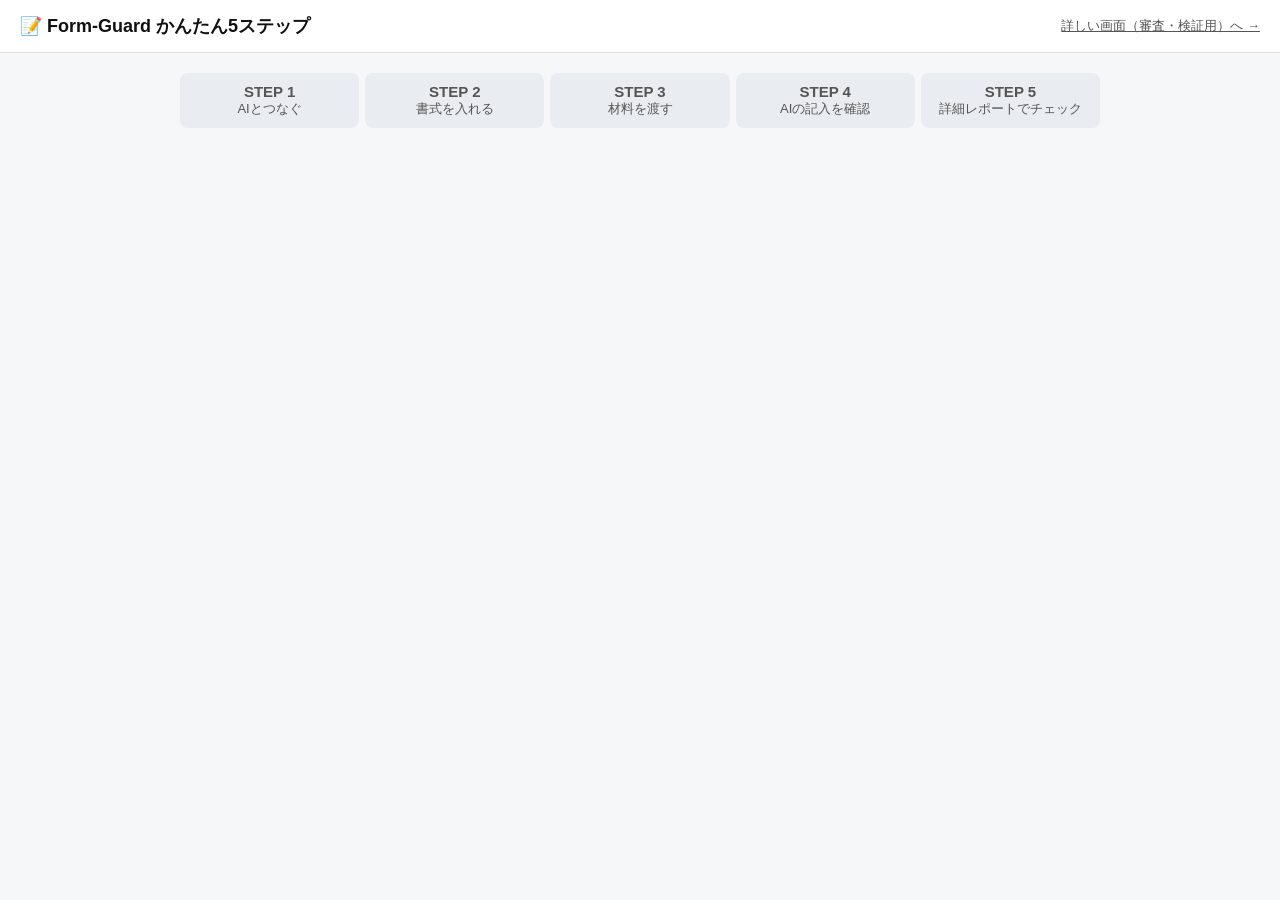
==== form_guard/static/start.html @ ffe591e8 "feat: STEP 5 big beginner-friendly check report (verdict, plain machine checks, before/after, large " ====
<!doctype html>
<html lang="ja">
<head>
<meta charset="utf-8">
<meta name="viewport" content="width=device-width, initial-scale=1">
<title>Form-Guard かんたん5ステップ</title>
<link rel="icon" href="data:,">
<style>
  :root { --ink:#111; --sub:#555; --line:#ddd; --ok:#0a8a3a; --warn:#c77700; --ng:#c62828; --accent:#1a56db; }
  * { box-sizing:border-box; }
  body { margin:0; font-family:"Segoe UI","Hiragino Sans","Yu Gothic UI",sans-serif; color:var(--ink); background:#f6f7f9; }
  header { background:#fff; border-bottom:1px solid var(--line); padding:14px 20px; display:flex; justify-content:space-between; align-items:center; }
  header h1 { font-size:18px; margin:0; }
  header a { font-size:13px; color:var(--sub); }
  main { max-width:960px; margin:0 auto; padding:20px; }
  .banner { background:#fff4e5; border:1px solid #f3c27a; color:#7a4a00; border-radius:10px; padding:10px 14px; margin-bottom:14px; font-size:14px; }
  ol.steps { list-style:none; display:flex; gap:6px; padding:0; margin:0 0 18px; }
  ol.steps li { flex:1; text-align:center; padding:10px 4px; border-radius:8px; background:#e9ecf1; color:var(--sub); font-size:13px; }
  ol.steps li b { display:block; font-size:15px; }
  ol.steps li.on { background:var(--accent); color:#fff; }
  ol.steps li.done { background:#d7ecdf; color:var(--ok); }
  ol.steps li.auto { background:#e7defa; color:#5b2bb5; }
  section.card { background:#fff; border:1px solid var(--line); border-radius:12px; padding:22px; display:none; }
  section.card.on { display:block; }
  h2 { margin:0 0 6px; font-size:20px; }
  p.lead { margin:0 0 16px; color:var(--sub); }
  .row { display:flex; gap:10px; flex-wrap:wrap; align-items:center; margin:10px 0; }
  button { font-size:15px; padding:10px 18px; border-radius:8px; border:1px solid var(--line); background:#fff; cursor:pointer; }
  button.primary { background:var(--accent); color:#fff; border-color:var(--accent); }
  button.auto { background:#5b2bb5; color:#fff; border-color:#5b2bb5; }
  button:disabled { opacity:.45; cursor:not-allowed; }
  .pill { display:inline-block; padding:3px 9px; border-radius:999px; font-size:12px; margin:2px 2px 0 0; }
  .pill.ok { background:#d7ecdf; color:var(--ok); } .pill.warn { background:#fdecd2; color:var(--warn); } .pill.ng { background:#fde0e0; color:var(--ng); }
  .choice { border:1px solid var(--line); border-radius:10px; padding:12px 14px; margin:8px 0; display:flex; gap:10px; align-items:flex-start; }
  .choice input[type=radio], .choice input[type=checkbox] { margin-top:4px; }
  .choice small { color:var(--sub); display:block; }
  textarea { width:100%; min-height:220px; font-size:14px; padding:10px; border-radius:8px; border:1px solid var(--line); font-family:inherit; }
  input[type=text] { font-size:14px; padding:8px; border-radius:6px; border:1px solid var(--line); width:100%; }
  input[type=text].dirty { border-color:var(--warn); background:#fffaf0; }
  table { width:100%; border-collapse:collapse; font-size:14px; }
  th, td { border-bottom:1px solid var(--line); padding:8px 6px; text-align:left; vertical-align:top; }
  th { background:#fafbfc; font-weight:600; }
  tr.attention td { background:#fffaf0; }
  td.src { color:var(--sub); font-size:12px; }
  ul.checklist { list-style:none; padding:0; margin:8px 0; }
  ul.checklist li { border:1px solid var(--line); border-radius:8px; padding:8px 10px; margin:6px 0; }
  ul.checklist li.attention { border-color:#f3c27a; background:#fffaf0; }
  ul.checklist label { display:flex; gap:8px; align-items:flex-start; cursor:pointer; }
  .msg { margin-top:10px; font-size:14px; } .msg.err { color:var(--ng); }
  .big { font-size:24px; font-weight:700; margin:4px 0; }
  .hint { font-size:13px; color:var(--sub); }
  .progress { font-size:14px; color:#5b2bb5; margin:8px 0; }
  .rp-title { font-size:28px; }
  .rp-lead { font-size:17px; color:#333; margin:6px 0 16px; }
  .rp-verdict { border-radius:14px; padding:22px 24px; margin:10px 0 18px; font-size:30px; font-weight:800; line-height:1.4; }
  .rp-verdict small { display:block; font-size:16px; font-weight:500; margin-top:6px; }
  .rp-verdict.ok { background:#e3f5e9; color:#0a6b2e; border:3px solid #0a8a3a; }
  .rp-verdict.ng { background:#fde8e8; color:#9b1c1c; border:3px solid #c62828; }
  .rp-verdict.warn { background:#fff4e5; color:#7a4a00; border:3px solid #e39a2d; }
  .rp-h { font-size:21px; margin:22px 0 10px; }
  .rp-grid { display:grid; grid-template-columns:repeat(auto-fill,minmax(260px,1fr)); gap:10px; }
  .rp-card { border-radius:12px; padding:14px 16px; border:2px solid var(--line); background:#fff; }
  .rp-card b { font-size:18px; display:block; } .rp-card span { font-size:14px; color:var(--sub); }
  .rp-card.ok { border-color:#9fd5b1; background:#f3fbf6; } .rp-card.ng { border-color:#f1a3a3; background:#fff5f5; }
  .rp-tabs { display:flex; gap:6px; margin-bottom:8px; }
  .rp-tab { font-size:16px; padding:8px 16px; } .rp-tab.on { background:#111; color:#fff; border-color:#111; }
  .rp-preview { display:flex; gap:12px; border:1px solid var(--line); border-radius:12px; padding:10px; background:#f0f2f5; overflow:auto; max-height:900px; }
  .rp-preview figure { margin:0; flex:1; min-width:0; } .rp-preview figcaption { font-weight:700; margin-bottom:4px; }
  .rp-preview img { width:100%; height:auto; background:#fff; box-shadow:0 1px 4px rgba(0,0,0,.15); }
  .rp-progress { font-size:16px; color:var(--accent); font-weight:600; }
  .rp-bar { height:12px; background:#e9ecf1; border-radius:6px; overflow:hidden; margin-bottom:8px; }
  .rp-bar div { height:100%; width:0; background:var(--ok); transition:width .2s; }
  ul.checklist.big li { padding:14px 16px; border-width:2px; border-radius:12px; font-size:17px; }
  ul.checklist.big li.done { border-color:#9fd5b1; background:#f3fbf6; }
  ul.checklist.big input.ck { width:30px; height:30px; flex:none; margin:2px 6px 0 0; accent-color:var(--ok); }
  ul.checklist.big .val { font-size:20px; font-weight:700; display:block; margin:4px 0; }
  ul.checklist.big .why { font-size:14px; color:var(--sub); display:block; }
  .rp-final { display:flex; gap:12px; flex-wrap:wrap; align-items:center; margin:18px 0 8px; }
  .rp-final input { max-width:360px; font-size:18px; padding:12px; }
  button.huge { font-size:22px; padding:16px 28px; border-radius:12px; }
</style>
</head>
<body>
<header>
  <h1>📝 Form-Guard かんたん5ステップ</h1>
  <a href="/">詳しい画面（審査・検証用）へ →</a>
</header>
<main>
  <div id="banner"></div>
  <ol class="steps" id="steps">
    <li data-s="1"><b>STEP 1</b>AIとつなぐ</li>
    <li data-s="2"><b>STEP 2</b>書式を入れる</li>
    <li data-s="3"><b>STEP 3</b>材料を渡す</li>
    <li data-s="4"><b>STEP 4</b>AIの記入を確認</li>
    <li data-s="5"><b>STEP 5</b>詳細レポートでチェック</li>
  </ol>

  <section class="card" data-s="1">
    <h2>STEP 1　AIとつなぐ</h2>
    <p class="lead">記入を担当する AI と、進め方を選びます。</p>
    <div id="aiStatus" class="row"><span class="hint">AI の設定を確認しています…</span></div>
    <label class="choice"><input type="radio" name="mode" value="live" id="modeLive"><div><b>Claude（本番の AI）で記入する</b><small>材料の文章と様式の空欄の情報を Anthropic の API に送ります。欄ごとに Haiku / Sonnet / Opus を自動で使い分けます。</small></div></label>
    <label class="choice"><input type="radio" name="mode" value="demo" id="modeDemo"><div><b>お試しモード（APIキー不要）</b><small>外部には送らず、決まったルールで材料から値を抜き出します。費用はかかりません。</small></div></label>
    <label class="choice"><input type="checkbox" id="autoMode" checked><div><b>🤖 おまかせで進める（おすすめ）</b><small>書式と材料を入れたら、AI が空欄探し→記入→自己チェックまで一気に進めます。人が止まるのは「材料にない欄」と「最後の承認」だけです。</small></div></label>
    <div class="row"><button class="primary" id="toStep2" disabled>次へ：書式を入れる →</button></div>
  </section>

  <section class="card" data-s="2">
    <h2>STEP 2　書式を入れる</h2>
    <p class="lead">記入したい白紙の様式（Word / Excel / PDF）を選びます。手元にない場合は、サンプル様式を使えます。</p>
    <label class="choice"><input type="radio" name="src" value="upload" id="srcUpload" checked><div><b>自分の様式ファイルをアップロード</b><small>.docx / .xlsx / .pdf（目印のない白紙でも、AI が空欄を見つけます）</small>
      <div class="row"><input type="file" id="file" accept=".docx,.xlsx,.pdf"></div></div></label>
    <label class="choice"><input type="radio" name="src" value="sample" id="srcSample"><div><b>サンプル様式を使う（架空の書式）</b><small>はじめての方はこちら。記入例の材料も自動で入ります。</small>
      <div class="row"><select id="sample">
        <option value="form4">施設・備品一時使用許可申請書（Word）</option>
        <option value="form5">防災備蓄品 貸出・返却管理票（Excel）</option>
        <option value="form6">研究助成申請書（固定PDF）</option>
      </select> <a href="/portal" target="_blank" rel="noopener">様式をダウンロードできる窓口を見る</a></div></div></label>
    <div class="row"><button data-back="1">← 戻る</button><button class="primary" id="toStep3">次へ：材料を渡す →</button></div>
    <div class="msg" id="msg2"></div>
  </section>

  <section class="card" data-s="3">
    <h2>STEP 3　材料を渡す</h2>
    <p class="lead">書式に書いてほしい内容を、メモ・メール本文・箇条書きなど、どんな形でもよいので貼り付けてください。AI はこの文章にあることだけを書きます（書いていないことは推測せず、空欄のまま確認待ちにします）。</p>
    <textarea id="memo" placeholder="例）申請日：2026年11月10日（火）&#10;申請者：山田 太郎（材料工学研究室 准教授）&#10;利用目的：…"></textarea>
    <div class="row"><button data-back="2">← 戻る</button><button class="primary" id="runBtn">AIに記入してもらう ✍️</button></div>
    <div class="progress" id="progress"></div>
    <div class="msg" id="msg3"></div>
  </section>

  <section class="card" data-s="4">
    <h2>STEP 4　AIの記入を確認</h2>
    <p class="lead">AI が書いた値と、その根拠（材料のどこから取ったか）です。🟧 の行は AI の自信が低いか注意がある欄なので、優先して見てください。違っていたら書き換えて「反映して再検査」を押します。</p>
    <div class="row" id="checkSummary"></div>
    <table><thead><tr><th style="width:24%">項目</th><th style="width:38%">記入する値</th><th>根拠（材料からの引用）・注意</th></tr></thead><tbody id="fields"></tbody></table>
    <div class="row"><button id="saveEdits">反映して再検査</button><span class="hint">反映するたびに、指定欄以外が変わっていないかを機械で検査し直します。</span></div>
    <div class="row"><button data-back="3">← 材料に戻る</button><button class="primary" id="toStep5">次へ：詳細レポートでチェック →</button></div>
    <div class="msg" id="msg4"></div>
  </section>

  <section class="card" data-s="5">
    <h2 class="rp-title">🔍 STEP 5　詳細レポートでチェック</h2>
    <p class="rp-lead">AI が書いた書類を、<b>あなたの目で</b>確かめる画面です。上から順に見て、下の確認項目をすべて押すと承認できます。</p>
    <div id="verdict"></div>
    <h3 class="rp-h">① 機械がチェックしたこと（かんたん説明）</h3>
    <div class="rp-grid" id="machineCards"></div>
    <h3 class="rp-h">② 書類の見た目を比べる</h3>
    <div class="rp-tabs"><button type="button" class="rp-tab on" data-view="filled">記入後</button><button type="button" class="rp-tab" data-view="blank">記入前（白紙）</button><button type="button" class="rp-tab" data-view="both">左右に並べる</button></div>
    <div class="rp-preview" id="preview"></div>
    <p class="hint">色のついた枠が AI が書いた欄です。枠の外（罫線・注意書き・誓約文）が白紙と同じかを見比べてください。</p>
    <h3 class="rp-h">③ あなたが目で確かめること <span id="ckProgress" class="rp-progress"></span></h3>
    <div class="rp-bar"><div id="ckBar"></div></div>
    <ul class="checklist big" id="checklist"></ul>
    <div class="rp-final">
      <input type="text" id="reviewer" placeholder="確認した人の名前（例：山田 太郎）">
      <button class="primary huge" id="approveBtn">✅ 承認してダウンロード</button>
    </div>
    <div class="row"><button data-back="4">← 記入内容の修正に戻る</button>
      <span class="hint">もっと詳しい技術レポート：<a id="techReport" target="_blank" rel="noopener">こちら</a></span></div>
    <p class="hint">ダウンロード後は、Word・Excel・PDF ビューアーで開いて、表示と印刷の見た目も確認してください。</p>
    <div class="msg" id="msg5"></div>
    <div id="finalSummary" hidden></div>
  </section>
</main>
<script src="/static/start.js"></script>
</body>
</html>
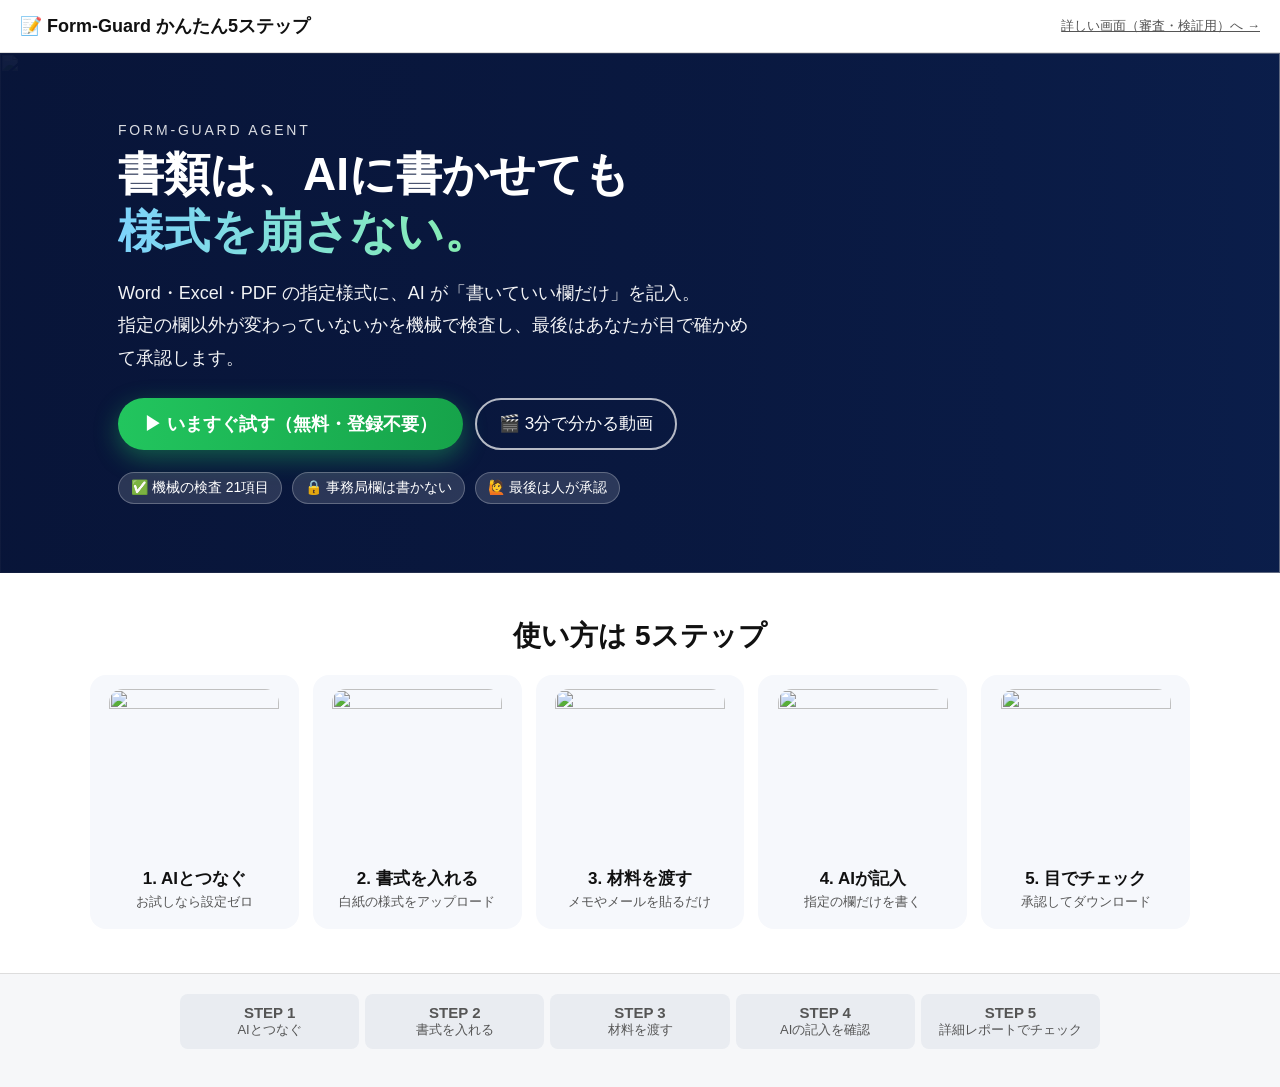
==== commit ee15d9c5: "feat(start): add 3D hero/step illustrations and optional /media/demo.mp4 preview" ====
--- a/form_guard/static/start.html
+++ b/form_guard/static/start.html
@@ -78,6 +78,29 @@
   .rp-final { display:flex; gap:12px; flex-wrap:wrap; align-items:center; margin:18px 0 8px; }
   .rp-final input { max-width:360px; font-size:18px; padding:12px; }
   button.huge { font-size:22px; padding:16px 28px; border-radius:12px; }
+  .hero { position:relative; min-height:520px; color:#fff; overflow:hidden; display:flex; align-items:center; background:#0b1f4d; }
+  .hero-bg { position:absolute; inset:0; width:100%; height:100%; object-fit:cover; opacity:.55; }
+  .hero::after { content:""; position:absolute; inset:0; background:linear-gradient(90deg, rgba(8,20,55,.92) 0%, rgba(8,20,55,.6) 55%, rgba(8,20,55,.15) 100%); }
+  .hero-in { position:relative; z-index:1; max-width:1100px; margin:0 auto; padding:56px 28px; width:100%; }
+  .hero-kicker { letter-spacing:.2em; font-size:14px; opacity:.85; margin:0 0 8px; text-transform:uppercase; }
+  .hero-h { font-size:46px; line-height:1.25; margin:0 0 16px; font-weight:800; }
+  .hero-h span { background:linear-gradient(90deg,#7dd3fc,#86efac); -webkit-background-clip:text; background-clip:text; color:transparent; }
+  .hero-p { font-size:18px; line-height:1.8; max-width:640px; opacity:.95; margin:0 0 24px; }
+  .hero-cta { display:flex; gap:12px; flex-wrap:wrap; }
+  .btn-cta { background:linear-gradient(90deg,#22c55e,#16a34a); color:#fff; font-weight:700; font-size:18px; padding:14px 26px; border-radius:999px; text-decoration:none; box-shadow:0 8px 24px rgba(34,197,94,.4); }
+  .btn-ghost { border:2px solid rgba(255,255,255,.7); color:#fff; font-size:17px; padding:12px 22px; border-radius:999px; text-decoration:none; }
+  .hero-badges { list-style:none; display:flex; gap:10px; flex-wrap:wrap; padding:0; margin:22px 0 0; }
+  .hero-badges li { background:rgba(255,255,255,.14); border:1px solid rgba(255,255,255,.25); padding:6px 12px; border-radius:999px; font-size:14px; }
+  .sec-h { text-align:center; font-size:28px; margin:0 0 20px; }
+  .howto { background:#fff; padding:44px 20px; border-bottom:1px solid var(--line); }
+  .how-grid { list-style:none; display:grid; grid-template-columns:repeat(5,1fr); gap:14px; max-width:1100px; margin:0 auto; padding:0; }
+  .how-grid li { text-align:center; background:#f6f8fc; border-radius:16px; padding:14px 10px 18px; }
+  .how-grid img { width:100%; max-width:170px; aspect-ratio:1; object-fit:cover; border-radius:14px; }
+  .how-grid b { display:block; font-size:17px; margin:8px 0 2px; } .how-grid span { font-size:13px; color:var(--sub); }
+  .video-sec { background:#0b1f4d; padding:44px 20px; color:#fff; }
+  .video-sec video { display:block; width:100%; max-width:960px; margin:0 auto; border-radius:14px; box-shadow:0 12px 40px rgba(0,0,0,.45); background:#000; }
+  #app { scroll-margin-top:10px; }
+  @media (max-width:820px) { .how-grid { grid-template-columns:repeat(2,1fr); } .hero-h { font-size:32px; } }
 </style>
 </head>
 <body>
@@ -85,7 +108,31 @@
   <h1>📝 Form-Guard かんたん5ステップ</h1>
   <a href="/">詳しい画面（審査・検証用）へ →</a>
 </header>
-<main>
+<section class="hero">
+  <img class="hero-bg" src="/static/media/hero.jpg" alt="">
+  <div class="hero-in">
+    <p class="hero-kicker">Form-Guard Agent</p>
+    <h1 class="hero-h">書類は、AIに書かせても<br><span>様式を崩さない。</span></h1>
+    <p class="hero-p">Word・Excel・PDF の指定様式に、AI が「書いていい欄だけ」を記入。<br>指定の欄以外が変わっていないかを機械で検査し、最後はあなたが目で確かめて承認します。</p>
+    <div class="hero-cta"><a class="btn-cta" href="#app">▶ いますぐ試す（無料・登録不要）</a><a class="btn-ghost" href="#video">🎬 3分で分かる動画</a></div>
+    <ul class="hero-badges"><li>✅ 機械の検査 21項目</li><li>🔒 事務局欄は書かない</li><li>🙋 最後は人が承認</li></ul>
+  </div>
+</section>
+<section class="howto">
+  <h2 class="sec-h">使い方は 5ステップ</h2>
+  <ol class="how-grid">
+    <li><img src="/static/media/step1.jpg" alt=""><b>1. AIとつなぐ</b><span>お試しなら設定ゼロ</span></li>
+    <li><img src="/static/media/step2.jpg" alt=""><b>2. 書式を入れる</b><span>白紙の様式をアップロード</span></li>
+    <li><img src="/static/media/step3.jpg" alt=""><b>3. 材料を渡す</b><span>メモやメールを貼るだけ</span></li>
+    <li><img src="/static/media/step4.jpg" alt=""><b>4. AIが記入</b><span>指定の欄だけを書く</span></li>
+    <li><img src="/static/media/step5.jpg" alt=""><b>5. 目でチェック</b><span>承認してダウンロード</span></li>
+  </ol>
+</section>
+<section class="video-sec" id="video" hidden>
+  <h2 class="sec-h">🎬 3分でわかる Form-Guard</h2>
+  <video id="demoVideo" controls preload="none" poster="/static/media/hero.jpg"></video>
+</section>
+<main id="app">
   <div id="banner"></div>
   <ol class="steps" id="steps">
     <li data-s="1"><b>STEP 1</b>AIとつなぐ</li>
@@ -110,11 +157,15 @@
     <p class="lead">記入したい白紙の様式（Word / Excel / PDF）を選びます。手元にない場合は、サンプル様式を使えます。</p>
     <label class="choice"><input type="radio" name="src" value="upload" id="srcUpload" checked><div><b>自分の様式ファイルをアップロード</b><small>.docx / .xlsx / .pdf（目印のない白紙でも、AI が空欄を見つけます）</small>
       <div class="row"><input type="file" id="file" accept=".docx,.xlsx,.pdf"></div></div></label>
-    <label class="choice"><input type="radio" name="src" value="sample" id="srcSample"><div><b>サンプル様式を使う（架空の書式）</b><small>はじめての方はこちら。記入例の材料も自動で入ります。</small>
+    <label class="choice"><input type="radio" name="src" value="sample" id="srcSample"><div><b>サンプル様式を使う（架空の書式・全7種類）</b><small>はじめての方はこちら。記入例の材料も自動で入ります。</small>
       <div class="row"><select id="sample">
         <option value="form4">施設・備品一時使用許可申請書（Word）</option>
         <option value="form5">防災備蓄品 貸出・返却管理票（Excel）</option>
         <option value="form6">研究助成申請書（固定PDF）</option>
+        <option value="form7">国内出張申請書（Word）</option>
+        <option value="form8">物品購入申請書（Excel）</option>
+        <option value="form9">休暇届（Word）</option>
+        <option value="form10">会議室予約申請書（Excel）</option>
       </select> <a href="/portal" target="_blank" rel="noopener">様式をダウンロードできる窓口を見る</a></div></div></label>
     <div class="row"><button data-back="1">← 戻る</button><button class="primary" id="toStep3">次へ：材料を渡す →</button></div>
     <div class="msg" id="msg2"></div>
@@ -124,6 +175,8 @@
     <h2>STEP 3　材料を渡す</h2>
     <p class="lead">書式に書いてほしい内容を、メモ・メール本文・箇条書きなど、どんな形でもよいので貼り付けてください。AI はこの文章にあることだけを書きます（書いていないことは推測せず、空欄のまま確認待ちにします）。</p>
     <textarea id="memo" placeholder="例）申請日：2026年11月10日（火）&#10;申請者：山田 太郎（材料工学研究室 准教授）&#10;利用目的：…"></textarea>
+    <div class="row"><button id="makeTemplate">📝 ひな形を作る（書式の項目一覧）</button><span class="hint">書式の記入欄を読み取って「項目名：」の一覧を自動で作ります（申請日・提出日などには今日の日付）。氏名・目的などの中身は、あなたが書くか、メール等を貼ってください。</span></div>
+    <div class="hint" id="memoGuide"></div>
     <div class="row"><button data-back="2">← 戻る</button><button class="primary" id="runBtn">AIに記入してもらう ✍️</button></div>
     <div class="progress" id="progress"></div>
     <div class="msg" id="msg3"></div>
@@ -148,7 +201,7 @@
     <h3 class="rp-h">② 書類の見た目を比べる</h3>
     <div class="rp-tabs"><button type="button" class="rp-tab on" data-view="filled">記入後</button><button type="button" class="rp-tab" data-view="blank">記入前（白紙）</button><button type="button" class="rp-tab" data-view="both">左右に並べる</button></div>
     <div class="rp-preview" id="preview"></div>
-    <p class="hint">色のついた枠が AI が書いた欄です。枠の外（罫線・注意書き・誓約文）が白紙と同じかを見比べてください。</p>
+    <p class="hint">内蔵の簡易表示です（実際の Word・Excel・PDF の表示や印刷とは少し違うことがあります）。色のついた枠が記入した欄です。枠の外（罫線・注意書き・誓約文）が白紙と同じかを見比べてください。</p>
     <h3 class="rp-h">③ あなたが目で確かめること <span id="ckProgress" class="rp-progress"></span></h3>
     <div class="rp-bar"><div id="ckBar"></div></div>
     <ul class="checklist big" id="checklist"></ul>
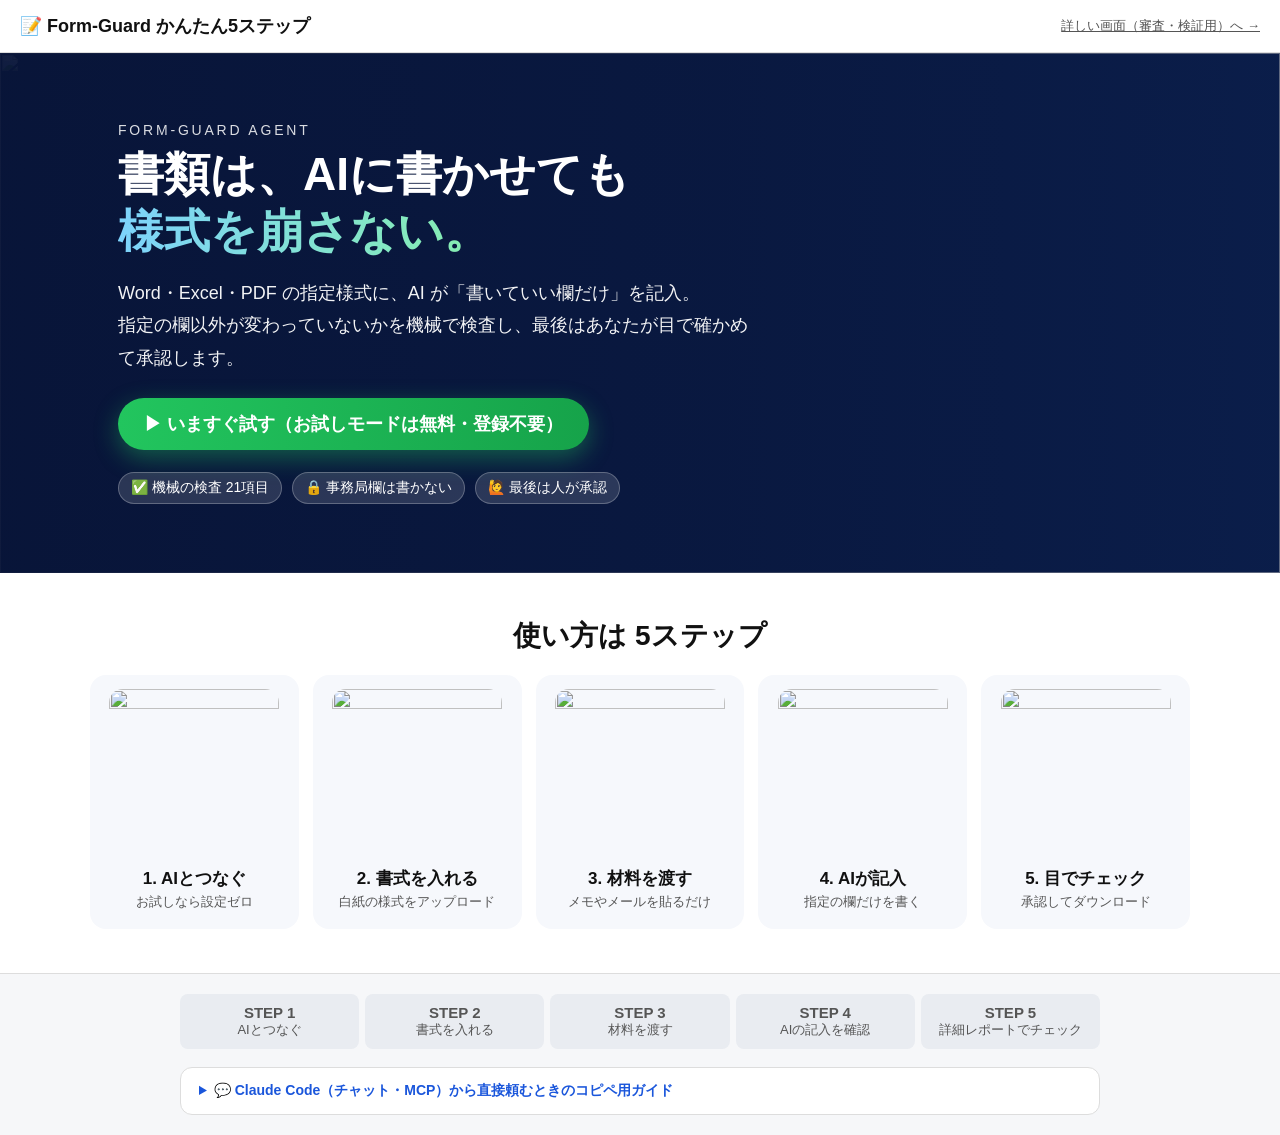
==== commit 4bf53137: "fix: apply /check R1 22 items (FORCE_DEMO hard block, default demo UI, .env loading, MCP manual & te" ====
--- a/form_guard/static/start.html
+++ b/form_guard/static/start.html
@@ -100,6 +100,9 @@
   .video-sec { background:#0b1f4d; padding:44px 20px; color:#fff; }
   .video-sec video { display:block; width:100%; max-width:960px; margin:0 auto; border-radius:14px; box-shadow:0 12px 40px rgba(0,0,0,.45); background:#000; }
   #app { scroll-margin-top:10px; }
+  details.claude-guide { background:#fff; border:1px solid var(--line); border-radius:12px; padding:14px 18px; margin-top:18px; font-size:14px; }
+  details.claude-guide summary { font-weight:700; cursor:pointer; color:var(--accent); }
+  details.claude-guide pre { background:#f6f8fc; border:1px solid var(--line); border-radius:8px; padding:10px; overflow-x:auto; margin:8px 0; }
   @media (max-width:820px) { .how-grid { grid-template-columns:repeat(2,1fr); } .hero-h { font-size:32px; } }
 </style>
 </head>
@@ -114,7 +117,7 @@
     <p class="hero-kicker">Form-Guard Agent</p>
     <h1 class="hero-h">書類は、AIに書かせても<br><span>様式を崩さない。</span></h1>
     <p class="hero-p">Word・Excel・PDF の指定様式に、AI が「書いていい欄だけ」を記入。<br>指定の欄以外が変わっていないかを機械で検査し、最後はあなたが目で確かめて承認します。</p>
-    <div class="hero-cta"><a class="btn-cta" href="#app">▶ いますぐ試す（無料・登録不要）</a><a class="btn-ghost" href="#video">🎬 3分で分かる動画</a></div>
+    <div class="hero-cta"><a class="btn-cta" href="#app">▶ いますぐ試す（お試しモードは無料・登録不要）</a><a class="btn-ghost" id="videoCta" href="#video" hidden>🎬 3分で分かる動画</a></div>
     <ul class="hero-badges"><li>✅ 機械の検査 21項目</li><li>🔒 事務局欄は書かない</li><li>🙋 最後は人が承認</li></ul>
   </div>
 </section>
@@ -146,8 +149,8 @@
     <h2>STEP 1　AIとつなぐ</h2>
     <p class="lead">記入を担当する AI と、進め方を選びます。</p>
     <div id="aiStatus" class="row"><span class="hint">AI の設定を確認しています…</span></div>
-    <label class="choice"><input type="radio" name="mode" value="live" id="modeLive"><div><b>Claude（本番の AI）で記入する</b><small>材料の文章と様式の空欄の情報を Anthropic の API に送ります。欄ごとに Haiku / Sonnet / Opus を自動で使い分けます。</small></div></label>
-    <label class="choice"><input type="radio" name="mode" value="demo" id="modeDemo"><div><b>お試しモード（APIキー不要）</b><small>外部には送らず、決まったルールで材料から値を抜き出します。費用はかかりません。</small></div></label>
+    <label class="choice"><input type="radio" name="mode" value="demo" id="modeDemo" checked><div><b>お試しモード（無料・APIキー不要）</b><small>外部には送らず、決まったルールで材料から値を抜き出します。費用はかかりません。</small></div></label>
+    <label class="choice"><input type="radio" name="mode" value="live" id="modeLive"><div><b>Claude（本番の AI）で記入する（API 従量課金）</b><small>材料の文章と様式の空欄の情報を Anthropic の API に送ります（あなたの API キーで従量課金がかかります）。欄ごとに Haiku / Sonnet / Opus を自動で使い分けます。</small></div></label>
     <label class="choice"><input type="checkbox" id="autoMode" checked><div><b>🤖 おまかせで進める（おすすめ）</b><small>書式と材料を入れたら、AI が空欄探し→記入→自己チェックまで一気に進めます。人が止まるのは「材料にない欄」と「最後の承認」だけです。</small></div></label>
     <div class="row"><button class="primary" id="toStep2" disabled>次へ：書式を入れる →</button></div>
   </section>
@@ -188,7 +191,7 @@
     <div class="row" id="checkSummary"></div>
     <table><thead><tr><th style="width:24%">項目</th><th style="width:38%">記入する値</th><th>根拠（材料からの引用）・注意</th></tr></thead><tbody id="fields"></tbody></table>
     <div class="row"><button id="saveEdits">反映して再検査</button><span class="hint">反映するたびに、指定欄以外が変わっていないかを機械で検査し直します。</span></div>
-    <div class="row"><button data-back="3">← 材料に戻る</button><button class="primary" id="toStep5">次へ：詳細レポートでチェック →</button></div>
+    <div class="row"><button data-back="3" id="backToStep3">← 材料に戻る</button><a id="newStartLink" href="/start" hidden>別の書式を最初から記入する →</a><button class="primary" id="toStep5">次へ：詳細レポートでチェック →</button></div>
     <div class="msg" id="msg4"></div>
   </section>
 
@@ -215,6 +218,13 @@
     <div class="msg" id="msg5"></div>
     <div id="finalSummary" hidden></div>
   </section>
+
+  <details class="claude-guide">
+    <summary>💬 Claude Code（チャット・MCP）から直接頼むときのコピペ用ガイド</summary>
+    <p>このフォルダ（<code>C:\hackathon\form-guard-agent</code>）で Claude Code を開くと、チャットで頼むだけで空欄探し〜記入〜検査まで進み、STEP 4／STEP 5 の確認リンク（<code>/start?run_id=…</code>）が返ってきます（詳しい説明書：<code>docs/CLAUDE_CODE_MANUAL_JA.md</code>）。</p>
+    <pre>/fill-form samples/blank_forms/form7_business_trip.docx samples/memos/memo7_business_trip.txt</pre>
+    <pre>「samples/blank_forms/form8_purchase_request.xlsx を samples/memos/memo8_purchase_request.txt の内容で Form-Guard を使って埋めて、確認画面を開いて」</pre>
+  </details>
 </main>
 <script src="/static/start.js"></script>
 </body>
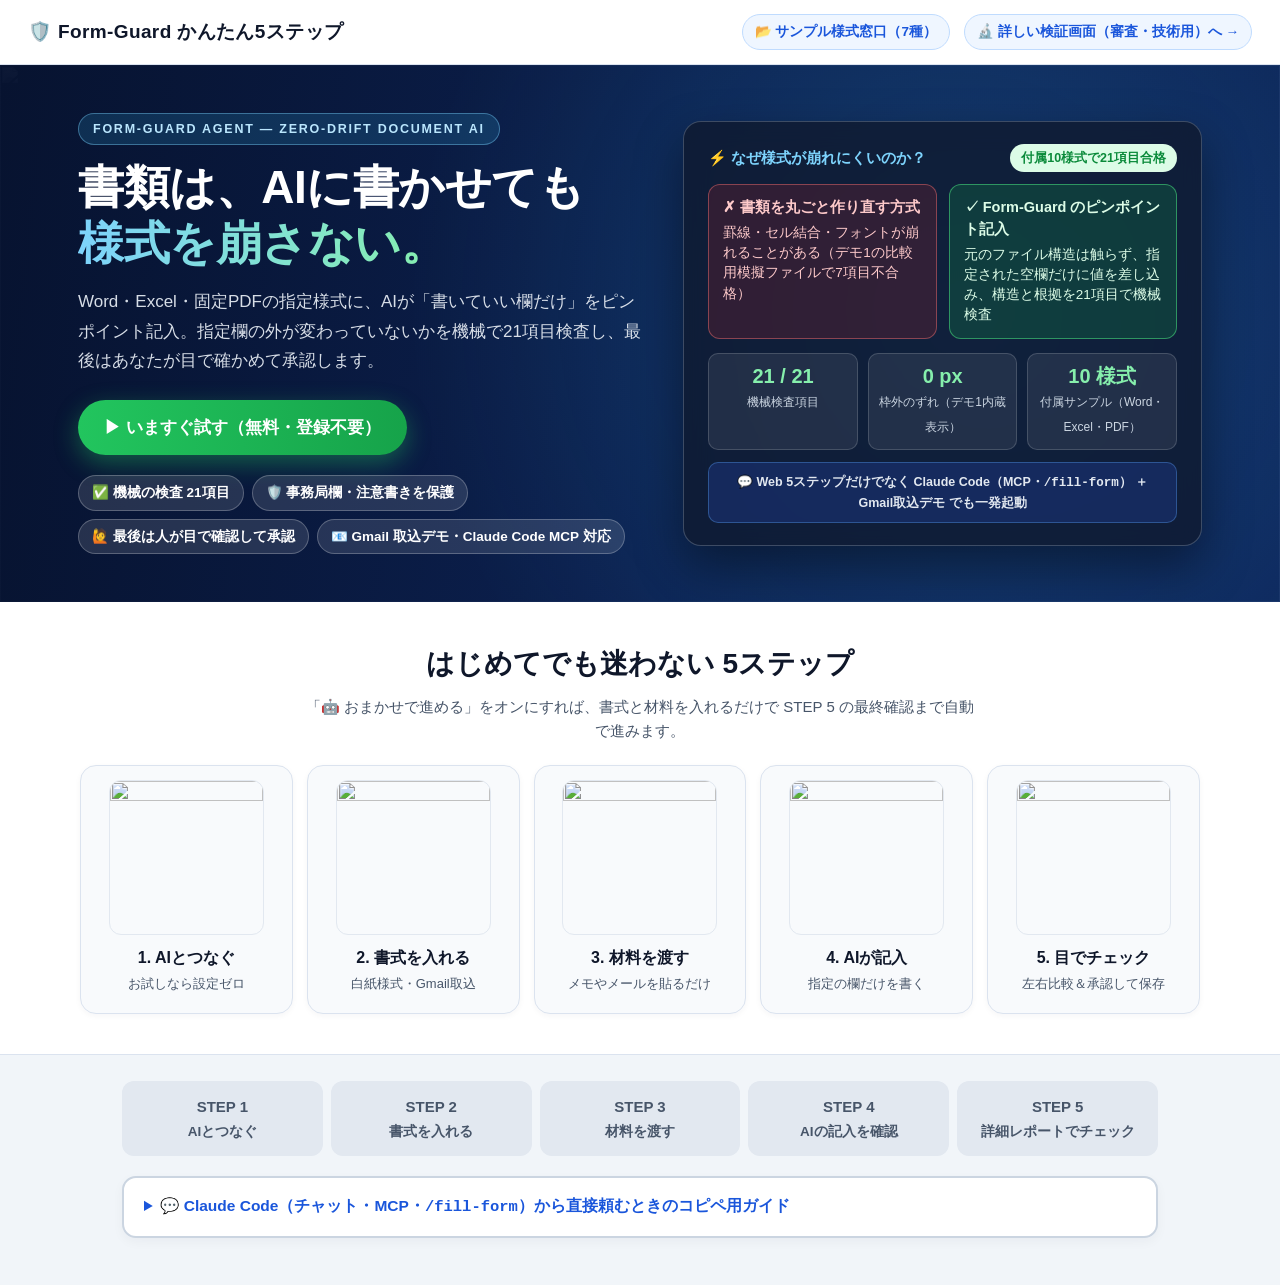
==== commit 8b5bf2fc: "feat(submission): apply /check R1 16 items, 190-form benchmark manifest, pitch deck & /start Gmail d" ====
--- a/form_guard/static/start.html
+++ b/form_guard/static/start.html
@@ -6,135 +6,276 @@
 <title>Form-Guard かんたん5ステップ</title>
 <link rel="icon" href="data:,">
 <style>
-  :root { --ink:#111; --sub:#555; --line:#ddd; --ok:#0a8a3a; --warn:#c77700; --ng:#c62828; --accent:#1a56db; }
+  :root {
+    --ink:#0f172a; --sub:#475569; --line:#dbe3ef; --bg:#f1f5f9;
+    --ok:#0a8a3a; --warn:#c77700; --ng:#c62828;
+    --accent:#1a56db; --accent-soft:#eff6ff; --purple:#5b2bb5;
+  }
   * { box-sizing:border-box; }
-  body { margin:0; font-family:"Segoe UI","Hiragino Sans","Yu Gothic UI",sans-serif; color:var(--ink); background:#f6f7f9; }
-  header { background:#fff; border-bottom:1px solid var(--line); padding:14px 20px; display:flex; justify-content:space-between; align-items:center; }
-  header h1 { font-size:18px; margin:0; }
-  header a { font-size:13px; color:var(--sub); }
-  main { max-width:960px; margin:0 auto; padding:20px; }
-  .banner { background:#fff4e5; border:1px solid #f3c27a; color:#7a4a00; border-radius:10px; padding:10px 14px; margin-bottom:14px; font-size:14px; }
-  ol.steps { list-style:none; display:flex; gap:6px; padding:0; margin:0 0 18px; }
-  ol.steps li { flex:1; text-align:center; padding:10px 4px; border-radius:8px; background:#e9ecf1; color:var(--sub); font-size:13px; }
-  ol.steps li b { display:block; font-size:15px; }
-  ol.steps li.on { background:var(--accent); color:#fff; }
-  ol.steps li.done { background:#d7ecdf; color:var(--ok); }
-  ol.steps li.auto { background:#e7defa; color:#5b2bb5; }
-  section.card { background:#fff; border:1px solid var(--line); border-radius:12px; padding:22px; display:none; }
+  body { margin:0; font-family:"Segoe UI","Hiragino Sans","Yu Gothic UI",sans-serif; color:var(--ink); background:var(--bg); line-height:1.6; }
+  header { background:rgba(255,255,255,.94); backdrop-filter:blur(8px); border-bottom:1px solid var(--line); padding:14px 28px; display:flex; justify-content:space-between; align-items:center; position:sticky; top:0; z-index:30; }
+  header h1 { font-size:19px; margin:0; font-weight:800; letter-spacing:.02em; display:flex; align-items:center; gap:8px; }
+  .hdr-links { display:flex; gap:14px; align-items:center; }
+  header a { font-size:13.5px; color:var(--accent); font-weight:600; text-decoration:none; padding:6px 12px; border-radius:999px; background:var(--accent-soft); border:1px solid #bfdbfe; }
+  header a:hover { background:#dbeafe; }
+
+  /* Balanced 2-Column Hero Showcase */
+  .hero { position:relative; min-height:520px; color:#fff; overflow:hidden; display:flex; align-items:center; background:linear-gradient(135deg,#071330 0%,#0f2963 55%,#14387f 100%); }
+  .hero-bg { position:absolute; inset:0; width:100%; height:100%; object-fit:cover; opacity:.28; mix-blend-mode:luminosity; }
+  .hero::after { content:""; position:absolute; inset:0; background:radial-gradient(circle at 75% 45%, rgba(56,189,248,.18), transparent 55%), linear-gradient(90deg, rgba(7,19,48,.92) 0%, rgba(11,31,77,.82) 55%, rgba(11,31,77,.72) 100%); }
+  .hero-in { position:relative; z-index:1; max-width:1180px; margin:0 auto; padding:48px 28px; width:100%; }
+  .hero-grid { display:grid; grid-template-columns:1.05fr 0.95fr; gap:32px; align-items:center; }
+  .hero-kicker { display:inline-block; background:rgba(56,189,248,.16); border:1px solid rgba(125,211,252,.4); color:#bae6fd; letter-spacing:.14em; font-size:12.5px; font-weight:700; padding:5px 14px; border-radius:999px; margin:0 0 14px; text-transform:uppercase; }
+  .hero-h { font-size:clamp(32px, 3.6vw, 46px); line-height:1.22; margin:0 0 16px; font-weight:800; letter-spacing:-.01em; }
+  .hero-h span { background:linear-gradient(90deg,#7dd3fc,#86efac); -webkit-background-clip:text; background-clip:text; color:transparent; }
+  .hero-p { font-size:17px; line-height:1.75; opacity:.95; margin:0 0 24px; color:#e2e8f0; }
+  .hero-cta { display:flex; gap:12px; flex-wrap:wrap; align-items:center; }
+  .btn-cta { background:linear-gradient(90deg,#22c55e,#16a34a); color:#fff; font-weight:800; font-size:17px; padding:14px 26px; border-radius:999px; text-decoration:none; box-shadow:0 8px 24px rgba(34,197,94,.4); border:none; cursor:pointer; }
+  .btn-ghost { border:2px solid rgba(255,255,255,.72); background:rgba(255,255,255,.08); color:#fff; font-weight:700; font-size:16px; padding:12px 22px; border-radius:999px; text-decoration:none; cursor:pointer; }
+  .hero-badges { list-style:none; display:flex; gap:8px; flex-wrap:wrap; padding:0; margin:20px 0 0; }
+  .hero-badges li { background:rgba(255,255,255,.12); border:1px solid rgba(255,255,255,.24); padding:6px 13px; border-radius:999px; font-size:13.5px; font-weight:600; }
+
+  /* Right Column Hero Showcase Card */
+  .hero-showcase { background:rgba(15,23,42,.74); border:1px solid rgba(148,163,184,.35); border-radius:18px; padding:22px 24px; box-shadow:0 20px 48px rgba(0,0,0,.42); backdrop-filter:blur(12px); }
+  .sc-title { font-size:15px; font-weight:800; color:#7dd3fc; margin:0 0 12px; display:flex; justify-content:space-between; align-items:center; }
+  .sc-compare { display:grid; grid-template-columns:1fr 1fr; gap:12px; margin-bottom:14px; }
+  .sc-box { border-radius:12px; padding:12px 14px; font-size:13.5px; line-height:1.5; }
+  .sc-box b { display:block; font-size:14.5px; margin-bottom:4px; }
+  .sc-box.ng { background:rgba(198,40,40,.18); border:1px solid rgba(248,113,113,.45); color:#fecaca; }
+  .sc-box.ok { background:rgba(22,163,74,.22); border:1px solid rgba(74,222,128,.55); color:#dcfce7; }
+  .sc-kpis { display:grid; grid-template-columns:repeat(3,1fr); gap:10px; margin-bottom:12px; }
+  .sc-kpi { background:rgba(255,255,255,.08); border:1px solid rgba(255,255,255,.16); border-radius:10px; padding:10px 8px; text-align:center; }
+  .sc-kpi strong { display:block; font-size:20px; color:#86efac; font-weight:800; line-height:1.2; }
+  .sc-kpi span { font-size:12px; color:#cbd5e1; }
+  .sc-channels { font-size:12.5px; color:#e2e8f0; background:rgba(30,58,138,.45); border:1px solid rgba(96,165,250,.35); border-radius:10px; padding:9px 12px; text-align:center; font-weight:600; }
+
+  .sec-h { text-align:center; font-size:clamp(22px, 2.4vw, 28px); margin:0 0 8px; font-weight:800; }
+  .sec-sub { text-align:center; color:var(--sub); font-size:15px; margin:0 auto 22px; max-width:680px; }
+  .howto { background:#fff; padding:40px 24px; border-bottom:1px solid var(--line); }
+  .how-grid { list-style:none; display:grid; grid-template-columns:repeat(5,1fr); gap:14px; max-width:1120px; margin:0 auto; padding:0; }
+  .how-grid li { text-align:center; background:#f8fafc; border:1px solid var(--line); border-radius:16px; padding:14px 12px 18px; box-shadow:0 2px 6px rgba(15,23,42,.04); }
+  .how-grid img { width:100%; max-width:155px; aspect-ratio:1; object-fit:cover; border-radius:12px; border:1px solid #e2e8f0; }
+  .how-grid b { display:block; font-size:16px; margin:10px 0 3px; color:var(--ink); }
+  .how-grid span { font-size:13px; color:var(--sub); display:block; }
+
+  .video-sec { background:#0b1f4d; padding:42px 24px; color:#fff; border-bottom:1px solid #1e3a8a; }
+  .video-sec video { display:block; width:100%; max-width:980px; margin:0 auto; border-radius:16px; box-shadow:0 16px 44px rgba(0,0,0,.5); background:#000; border:2px solid rgba(125,211,252,.3); }
+
+  main { max-width:1080px; margin:0 auto; padding:26px 22px 48px; }
+  #app { scroll-margin-top:64px; }
+  .banner { background:#fff4e5; border:1px solid #f3c27a; color:#7a4a00; border-radius:12px; padding:12px 16px; margin-bottom:16px; font-size:14.5px; font-weight:600; text-align:center; }
+
+  ol.steps { list-style:none; display:grid; grid-template-columns:repeat(5,1fr); gap:8px; padding:0; margin:0 0 20px; }
+  ol.steps li { text-align:center; padding:12px 8px; border-radius:12px; background:#e2e8f0; color:var(--sub); font-size:13.5px; font-weight:600; border:2px solid transparent; transition:all .15s; }
+  ol.steps li b { display:block; font-size:15px; margin-bottom:2px; }
+  ol.steps li.on { background:var(--accent); color:#fff; box-shadow:0 6px 16px rgba(26,86,219,.28); transform:translateY(-1px); }
+  ol.steps li.done { background:#dcfce7; color:var(--ok); border-color:#86efac; }
+  ol.steps li.auto { background:#ede9fe; color:var(--purple); border-color:#c4b5fd; }
+
+  section.card { background:#fff; border:1px solid var(--line); border-radius:16px; padding:28px 30px; display:none; box-shadow:0 8px 24px rgba(15,23,42,.05); }
   section.card.on { display:block; }
-  h2 { margin:0 0 6px; font-size:20px; }
-  p.lead { margin:0 0 16px; color:var(--sub); }
-  .row { display:flex; gap:10px; flex-wrap:wrap; align-items:center; margin:10px 0; }
-  button { font-size:15px; padding:10px 18px; border-radius:8px; border:1px solid var(--line); background:#fff; cursor:pointer; }
-  button.primary { background:var(--accent); color:#fff; border-color:var(--accent); }
-  button.auto { background:#5b2bb5; color:#fff; border-color:#5b2bb5; }
-  button:disabled { opacity:.45; cursor:not-allowed; }
-  .pill { display:inline-block; padding:3px 9px; border-radius:999px; font-size:12px; margin:2px 2px 0 0; }
-  .pill.ok { background:#d7ecdf; color:var(--ok); } .pill.warn { background:#fdecd2; color:var(--warn); } .pill.ng { background:#fde0e0; color:var(--ng); }
-  .choice { border:1px solid var(--line); border-radius:10px; padding:12px 14px; margin:8px 0; display:flex; gap:10px; align-items:flex-start; }
-  .choice input[type=radio], .choice input[type=checkbox] { margin-top:4px; }
-  .choice small { color:var(--sub); display:block; }
-  textarea { width:100%; min-height:220px; font-size:14px; padding:10px; border-radius:8px; border:1px solid var(--line); font-family:inherit; }
-  input[type=text] { font-size:14px; padding:8px; border-radius:6px; border:1px solid var(--line); width:100%; }
+  .card-head { display:flex; justify-content:space-between; align-items:flex-start; gap:16px; flex-wrap:wrap; border-bottom:1px solid #edf2f7; padding-bottom:14px; margin-bottom:18px; }
+  h2 { margin:0 0 4px; font-size:clamp(21px, 2.2vw, 25px); font-weight:800; }
+  p.lead { margin:0; color:var(--sub); font-size:15px; }
+  .row { display:flex; gap:10px; flex-wrap:wrap; align-items:center; margin:12px 0; }
+
+  /* Balanced Grids for Choices & Input Sources */
+  .choice-grid { display:grid; grid-template-columns:repeat(2, minmax(0, 1fr)); gap:14px; margin:14px 0; }
+  .source-grid { display:grid; grid-template-columns:repeat(3, minmax(0, 1fr)); gap:14px; margin:16px 0; align-items:stretch; }
+  .choice { border:2px solid var(--line); border-radius:14px; padding:16px 18px; margin:0; display:flex; gap:12px; align-items:flex-start; background:#fafbfc; cursor:pointer; transition:border-color .15s, background .15s; }
+  .choice:hover { border-color:#93c5fd; background:#f8fafc; }
+  .choice.full { grid-column:1 / -1; background:#f5f3ff; border-color:#d8b4fe; }
+  .choice input[type=radio], .choice input[type=checkbox] { width:20px; height:20px; margin-top:3px; accent-color:var(--accent); flex:none; }
+  .choice b { font-size:16px; display:block; margin-bottom:4px; }
+  .choice small { color:var(--sub); display:block; font-size:13.5px; line-height:1.5; }
+  .source-card { border:2px solid var(--line); border-radius:14px; padding:18px; background:#fafbfc; display:flex; flex-direction:column; justify-content:space-between; gap:10px; }
+  .source-card.gmail-card { background:#fff5f5; border-color:#fecaca; }
+  .source-card b { font-size:16px; display:block; margin-bottom:4px; }
+  .source-card small { color:var(--sub); display:block; font-size:13px; line-height:1.5; }
+  .source-card select, .source-card input[type=file] { width:100%; font-size:14px; padding:8px; border-radius:8px; border:1px solid var(--line); background:#fff; }
+
+  /* Action Bar: balanced left/right navigation */
+  .action-bar { display:flex; justify-content:space-between; align-items:center; gap:12px; flex-wrap:wrap; margin-top:20px; padding-top:16px; border-top:1px solid #edf2f7; }
+  .action-bar.end { justify-content:flex-end; }
+  .toolbar-bar { display:flex; justify-content:space-between; align-items:center; gap:12px; flex-wrap:wrap; background:#f8fafc; border:1px solid var(--line); border-radius:12px; padding:12px 16px; margin-bottom:12px; }
+
+  button { font-size:15px; font-weight:700; padding:11px 20px; border-radius:10px; border:1px solid var(--line); background:#fff; color:var(--ink); cursor:pointer; transition:all .15s; }
+  button:hover:not(:disabled) { background:#f1f5f9; }
+  button.primary { background:var(--accent); color:#fff; border-color:var(--accent); box-shadow:0 4px 12px rgba(26,86,219,.24); font-size:16px; padding:12px 24px; }
+  button.primary:hover:not(:disabled) { background:#1e40af; }
+  button.auto { background:var(--purple); color:#fff; border-color:var(--purple); }
+  button.gmail-btn { background:#dc2626; color:#fff; border-color:#b91c1c; font-weight:700; box-shadow:0 4px 12px rgba(220,38,38,.2); }
+  button.gmail-btn:hover:not(:disabled) { background:#b91c1c; }
+  button:disabled { opacity:.45; cursor:not-allowed; box-shadow:none; }
+
+  .pill { display:inline-block; padding:4px 11px; border-radius:999px; font-size:12.5px; font-weight:700; margin:2px 4px 2px 0; }
+  .pill.ok { background:#dcfce7; color:var(--ok); } .pill.warn { background:#fef3c7; color:var(--warn); } .pill.ng { background:#fee2e2; color:var(--ng); }
+
+  textarea { width:100%; min-height:220px; font-size:14.5px; padding:14px; border-radius:12px; border:2px solid var(--line); font-family:inherit; line-height:1.6; }
+  textarea:focus, input[type=text]:focus { outline:none; border-color:var(--accent); }
+  input[type=text] { font-size:14.5px; padding:9px 12px; border-radius:8px; border:1px solid var(--line); width:100%; }
   input[type=text].dirty { border-color:var(--warn); background:#fffaf0; }
-  table { width:100%; border-collapse:collapse; font-size:14px; }
-  th, td { border-bottom:1px solid var(--line); padding:8px 6px; text-align:left; vertical-align:top; }
-  th { background:#fafbfc; font-weight:600; }
+
+  table { width:100%; border-collapse:separate; border-spacing:0; font-size:14px; border:1px solid var(--line); border-radius:12px; overflow:hidden; margin:12px 0; }
+  th, td { border-bottom:1px solid var(--line); padding:10px 12px; text-align:left; vertical-align:top; }
+  th { background:#f8fafc; font-weight:700; color:#334155; }
+  tr:last-child td { border-bottom:none; }
   tr.attention td { background:#fffaf0; }
-  td.src { color:var(--sub); font-size:12px; }
-  ul.checklist { list-style:none; padding:0; margin:8px 0; }
-  ul.checklist li { border:1px solid var(--line); border-radius:8px; padding:8px 10px; margin:6px 0; }
+  td.src { color:var(--sub); font-size:12.5px; }
+
+  ul.checklist { list-style:none; padding:0; margin:10px 0; display:grid; grid-template-columns:1fr; gap:10px; }
+  ul.checklist li { border:1px solid var(--line); border-radius:12px; padding:10px 14px; background:#fff; }
   ul.checklist li.attention { border-color:#f3c27a; background:#fffaf0; }
-  ul.checklist label { display:flex; gap:8px; align-items:flex-start; cursor:pointer; }
-  .msg { margin-top:10px; font-size:14px; } .msg.err { color:var(--ng); }
+  ul.checklist label { display:flex; gap:12px; align-items:flex-start; cursor:pointer; }
+
+  .msg { margin-top:10px; font-size:14.5px; font-weight:600; } .msg.err { color:var(--ng); }
   .big { font-size:24px; font-weight:700; margin:4px 0; }
-  .hint { font-size:13px; color:var(--sub); }
-  .progress { font-size:14px; color:#5b2bb5; margin:8px 0; }
-  .rp-title { font-size:28px; }
-  .rp-lead { font-size:17px; color:#333; margin:6px 0 16px; }
-  .rp-verdict { border-radius:14px; padding:22px 24px; margin:10px 0 18px; font-size:30px; font-weight:800; line-height:1.4; }
-  .rp-verdict small { display:block; font-size:16px; font-weight:500; margin-top:6px; }
-  .rp-verdict.ok { background:#e3f5e9; color:#0a6b2e; border:3px solid #0a8a3a; }
+  .hint { font-size:13.5px; color:var(--sub); }
+  .progress { font-size:14.5px; color:var(--purple); font-weight:700; margin:10px 0; }
+
+  /* STEP 5 — Balanced Verdict, 4x2 Machine Check Grid, Side-by-Side Preview */
+  .rp-title { font-size:clamp(24px, 2.5vw, 30px); }
+  .rp-lead { font-size:16.5px; color:#334155; margin:4px 0 0; }
+  .rp-verdict { border-radius:16px; padding:22px 26px; margin:14px 0 22px; font-size:24px; font-weight:800; line-height:1.4; display:flex; justify-content:space-between; align-items:center; gap:20px; flex-wrap:wrap; }
+  .rp-verdict-main { flex:1 1 520px; }
+  .rp-verdict small { display:block; font-size:15px; font-weight:500; margin-top:6px; opacity:.92; }
+  .verdict-stats { display:flex; gap:10px; flex-wrap:wrap; justify-content:flex-end; }
+  .v-stat { background:rgba(255,255,255,.88); border:2px solid rgba(10,138,58,.35); border-radius:12px; padding:10px 14px; text-align:center; min-width:118px; }
+  .v-stat strong { display:block; font-size:22px; font-weight:800; line-height:1.15; color:#0a6b2e; }
+  .v-stat span { font-size:12px; font-weight:700; color:#334155; }
+  .rp-verdict.ok { background:linear-gradient(90deg,#e3f5e9 0%,#f0fdf4 100%); color:#0a6b2e; border:3px solid #0a8a3a; }
   .rp-verdict.ng { background:#fde8e8; color:#9b1c1c; border:3px solid #c62828; }
   .rp-verdict.warn { background:#fff4e5; color:#7a4a00; border:3px solid #e39a2d; }
-  .rp-h { font-size:21px; margin:22px 0 10px; }
-  .rp-grid { display:grid; grid-template-columns:repeat(auto-fill,minmax(260px,1fr)); gap:10px; }
-  .rp-card { border-radius:12px; padding:14px 16px; border:2px solid var(--line); background:#fff; }
-  .rp-card b { font-size:18px; display:block; } .rp-card span { font-size:14px; color:var(--sub); }
-  .rp-card.ok { border-color:#9fd5b1; background:#f3fbf6; } .rp-card.ng { border-color:#f1a3a3; background:#fff5f5; }
-  .rp-tabs { display:flex; gap:6px; margin-bottom:8px; }
-  .rp-tab { font-size:16px; padding:8px 16px; } .rp-tab.on { background:#111; color:#fff; border-color:#111; }
-  .rp-preview { display:flex; gap:12px; border:1px solid var(--line); border-radius:12px; padding:10px; background:#f0f2f5; overflow:auto; max-height:900px; }
-  .rp-preview figure { margin:0; flex:1; min-width:0; } .rp-preview figcaption { font-weight:700; margin-bottom:4px; }
-  .rp-preview img { width:100%; height:auto; background:#fff; box-shadow:0 1px 4px rgba(0,0,0,.15); }
-  .rp-progress { font-size:16px; color:var(--accent); font-weight:600; }
-  .rp-bar { height:12px; background:#e9ecf1; border-radius:6px; overflow:hidden; margin-bottom:8px; }
-  .rp-bar div { height:100%; width:0; background:var(--ok); transition:width .2s; }
-  ul.checklist.big li { padding:14px 16px; border-width:2px; border-radius:12px; font-size:17px; }
-  ul.checklist.big li.done { border-color:#9fd5b1; background:#f3fbf6; }
-  ul.checklist.big input.ck { width:30px; height:30px; flex:none; margin:2px 6px 0 0; accent-color:var(--ok); }
-  ul.checklist.big .val { font-size:20px; font-weight:700; display:block; margin:4px 0; }
-  ul.checklist.big .why { font-size:14px; color:var(--sub); display:block; }
-  .rp-final { display:flex; gap:12px; flex-wrap:wrap; align-items:center; margin:18px 0 8px; }
-  .rp-final input { max-width:360px; font-size:18px; padding:12px; }
-  button.huge { font-size:22px; padding:16px 28px; border-radius:12px; }
-  .hero { position:relative; min-height:520px; color:#fff; overflow:hidden; display:flex; align-items:center; background:#0b1f4d; }
-  .hero-bg { position:absolute; inset:0; width:100%; height:100%; object-fit:cover; opacity:.55; }
-  .hero::after { content:""; position:absolute; inset:0; background:linear-gradient(90deg, rgba(8,20,55,.92) 0%, rgba(8,20,55,.6) 55%, rgba(8,20,55,.15) 100%); }
-  .hero-in { position:relative; z-index:1; max-width:1100px; margin:0 auto; padding:56px 28px; width:100%; }
-  .hero-kicker { letter-spacing:.2em; font-size:14px; opacity:.85; margin:0 0 8px; text-transform:uppercase; }
-  .hero-h { font-size:46px; line-height:1.25; margin:0 0 16px; font-weight:800; }
-  .hero-h span { background:linear-gradient(90deg,#7dd3fc,#86efac); -webkit-background-clip:text; background-clip:text; color:transparent; }
-  .hero-p { font-size:18px; line-height:1.8; max-width:640px; opacity:.95; margin:0 0 24px; }
-  .hero-cta { display:flex; gap:12px; flex-wrap:wrap; }
-  .btn-cta { background:linear-gradient(90deg,#22c55e,#16a34a); color:#fff; font-weight:700; font-size:18px; padding:14px 26px; border-radius:999px; text-decoration:none; box-shadow:0 8px 24px rgba(34,197,94,.4); }
-  .btn-ghost { border:2px solid rgba(255,255,255,.7); color:#fff; font-size:17px; padding:12px 22px; border-radius:999px; text-decoration:none; }
-  .hero-badges { list-style:none; display:flex; gap:10px; flex-wrap:wrap; padding:0; margin:22px 0 0; }
-  .hero-badges li { background:rgba(255,255,255,.14); border:1px solid rgba(255,255,255,.25); padding:6px 12px; border-radius:999px; font-size:14px; }
-  .sec-h { text-align:center; font-size:28px; margin:0 0 20px; }
-  .howto { background:#fff; padding:44px 20px; border-bottom:1px solid var(--line); }
-  .how-grid { list-style:none; display:grid; grid-template-columns:repeat(5,1fr); gap:14px; max-width:1100px; margin:0 auto; padding:0; }
-  .how-grid li { text-align:center; background:#f6f8fc; border-radius:16px; padding:14px 10px 18px; }
-  .how-grid img { width:100%; max-width:170px; aspect-ratio:1; object-fit:cover; border-radius:14px; }
-  .how-grid b { display:block; font-size:17px; margin:8px 0 2px; } .how-grid span { font-size:13px; color:var(--sub); }
-  .video-sec { background:#0b1f4d; padding:44px 20px; color:#fff; }
-  .video-sec video { display:block; width:100%; max-width:960px; margin:0 auto; border-radius:14px; box-shadow:0 12px 40px rgba(0,0,0,.45); background:#000; }
-  #app { scroll-margin-top:10px; }
-  details.claude-guide { background:#fff; border:1px solid var(--line); border-radius:12px; padding:14px 18px; margin-top:18px; font-size:14px; }
-  details.claude-guide summary { font-weight:700; cursor:pointer; color:var(--accent); }
-  details.claude-guide pre { background:#f6f8fc; border:1px solid var(--line); border-radius:8px; padding:10px; overflow-x:auto; margin:8px 0; }
-  @media (max-width:820px) { .how-grid { grid-template-columns:repeat(2,1fr); } .hero-h { font-size:32px; } }
+
+  .rp-h { font-size:20px; font-weight:800; margin:24px 0 12px; display:flex; align-items:center; justify-content:space-between; flex-wrap:wrap; gap:8px; }
+  /* 4 columns x 2 rows = 8 cards with zero empty slots */
+  .rp-grid { display:grid; grid-template-columns:repeat(4, minmax(0, 1fr)); gap:12px; }
+  .rp-card { border-radius:14px; padding:14px 16px; border:2px solid var(--line); background:#fff; display:flex; flex-direction:column; justify-content:space-between; }
+  .rp-card b { font-size:16px; display:block; margin-bottom:6px; line-height:1.35; }
+  .rp-card span { font-size:13px; color:var(--sub); line-height:1.45; }
+  .rp-card.ok { border-color:#86efac; background:#f0fdf4; } .rp-card.ng { border-color:#fca5a5; background:#fef2f2; }
+
+  .rp-tabs { display:flex; gap:8px; margin-bottom:10px; flex-wrap:wrap; }
+  .rp-tab { font-size:15px; padding:9px 18px; border-radius:999px; }
+  .rp-tab.on { background:var(--ink); color:#fff; border-color:var(--ink); }
+  .rp-preview { display:grid; grid-template-columns:repeat(auto-fit, minmax(320px, 1fr)); gap:16px; border:2px solid var(--line); border-radius:14px; padding:16px; background:#e2e8f0; overflow:auto; max-height:900px; }
+  .rp-preview figure { margin:0; background:#fff; border-radius:10px; padding:12px; border:1px solid #cbd5e1; box-shadow:0 2px 8px rgba(15,23,42,.08); }
+  .rp-preview figcaption { font-weight:800; font-size:14.5px; margin-bottom:8px; text-align:center; padding:5px 10px; border-radius:8px; background:#f1f5f9; }
+  .rp-preview img { width:100%; height:auto; display:block; background:#fff; }
+
+  .rp-progress { font-size:16px; color:var(--accent); font-weight:800; }
+  .rp-bar { height:12px; background:#e2e8f0; border-radius:999px; overflow:hidden; margin-bottom:12px; }
+  .rp-bar div { height:100%; width:0; background:linear-gradient(90deg,#16a34a,#22c55e); transition:width .2s; }
+  ul.checklist.big li { padding:16px 18px; border-width:2px; border-radius:14px; font-size:16.5px; }
+  ul.checklist.big li.done { border-color:#86efac; background:#f0fdf4; }
+  ul.checklist.big input.ck { width:28px; height:28px; flex:none; margin:2px 4px 0 0; accent-color:var(--ok); }
+  ul.checklist.big .val { font-size:19px; font-weight:800; display:block; margin:4px 0; color:var(--ink); }
+  ul.checklist.big .why { font-size:13.5px; color:var(--sub); display:block; margin-top:2px; }
+
+  .rp-final { display:flex; justify-content:space-between; gap:14px; flex-wrap:wrap; align-items:center; margin:20px 0 10px; background:#f8fafc; border:2px solid #cbd5e1; border-radius:14px; padding:16px 20px; }
+  .rp-final input { flex:1 1 300px; max-width:440px; font-size:17px; padding:13px 16px; border-radius:10px; }
+  button.huge { font-size:20px; padding:15px 30px; border-radius:12px; }
+
+  details.claude-guide { background:#fff; border:2px solid #cbd5e1; border-radius:14px; padding:16px 20px; margin-top:20px; font-size:14px; box-shadow:0 4px 12px rgba(15,23,42,.04); }
+  details.claude-guide summary { font-weight:800; font-size:15.5px; cursor:pointer; color:var(--accent); }
+  details.claude-guide pre { background:#f8fafc; border:1px solid var(--line); border-radius:8px; padding:10px 12px; overflow-x:auto; margin:8px 0; font-weight:600; }
+
+  .modal-bg { position:fixed; inset:0; background:rgba(15,23,42,.6); backdrop-filter:blur(4px); z-index:50; display:flex; align-items:center; justify-content:center; padding:16px; }
+  .modal-bg[hidden] { display:none !important; }
+  .modal-box { background:#fff; border-radius:18px; max-width:860px; width:100%; max-height:88vh; overflow:auto; padding:24px 28px; box-shadow:0 24px 60px rgba(0,0,0,.35); }
+  .mail-list { list-style:none; padding:0; margin:14px 0 0; display:grid; grid-template-columns:1fr; gap:12px; }
+  .mail-item { border:2px solid var(--line); border-radius:14px; padding:16px 18px; background:#f8fafc; }
+  .mail-item-row { display:grid; grid-template-columns:1.1fr 0.9fr; gap:16px; align-items:start; }
+  .mail-item-left, .mail-item-right { min-width:0; overflow-wrap:anywhere; }
+  .mail-item-right { background:#fff; border:1px solid var(--line); border-radius:10px; padding:12px 14px; display:flex; flex-direction:column; justify-content:space-between; gap:10px; }
+  .mail-item b { font-size:16.5px; display:block; margin-bottom:4px; color:var(--ink); }
+  .mail-meta { font-size:13px; color:var(--sub); margin-bottom:4px; }
+  .mail-lead { font-size:14px; margin:8px 0 6px; line-height:1.55; color:#1e293b; }
+
+  @media (max-width:920px) {
+    .hero-grid, .choice-grid, .source-grid, .mail-item-row { grid-template-columns:1fr; }
+    .rp-grid { grid-template-columns:repeat(2,1fr); }
+    .how-grid { grid-template-columns:repeat(2,1fr); }
+  }
+  @media (max-width:600px) {
+    .mail-item-row { grid-template-columns:1fr; }
+  }
 </style>
 </head>
 <body>
 <header>
-  <h1>📝 Form-Guard かんたん5ステップ</h1>
-  <a href="/">詳しい画面（審査・検証用）へ →</a>
+  <h1>🛡️ Form-Guard かんたん5ステップ</h1>
+  <div class="hdr-links">
+    <a href="/portal" target="_blank" rel="noopener">📂 サンプル様式窓口（7種）</a>
+    <a href="/">🔬 詳しい検証画面（審査・技術用）へ →</a>
+  </div>
 </header>
+
 <section class="hero">
   <img class="hero-bg" src="/static/media/hero.jpg" alt="">
   <div class="hero-in">
-    <p class="hero-kicker">Form-Guard Agent</p>
-    <h1 class="hero-h">書類は、AIに書かせても<br><span>様式を崩さない。</span></h1>
-    <p class="hero-p">Word・Excel・PDF の指定様式に、AI が「書いていい欄だけ」を記入。<br>指定の欄以外が変わっていないかを機械で検査し、最後はあなたが目で確かめて承認します。</p>
-    <div class="hero-cta"><a class="btn-cta" href="#app">▶ いますぐ試す（お試しモードは無料・登録不要）</a><a class="btn-ghost" id="videoCta" href="#video" hidden>🎬 3分で分かる動画</a></div>
-    <ul class="hero-badges"><li>✅ 機械の検査 21項目</li><li>🔒 事務局欄は書かない</li><li>🙋 最後は人が承認</li></ul>
+    <div class="hero-grid">
+      <div>
+        <p class="hero-kicker">Form-Guard Agent — Zero-Drift Document AI</p>
+        <h1 class="hero-h">書類は、AIに書かせても<br><span>様式を崩さない。</span></h1>
+        <p class="hero-p">Word・Excel・固定PDFの指定様式に、AIが「書いていい欄だけ」をピンポイント記入。指定欄の外が変わっていないかを機械で21項目検査し、最後はあなたが目で確かめて承認します。</p>
+        <div class="hero-cta">
+          <a class="btn-cta" href="#app">▶ いますぐ試す（無料・登録不要）</a>
+          <a class="btn-ghost" id="videoCta" href="#video" hidden>🎬 3分で分かる動画</a>
+        </div>
+        <ul class="hero-badges">
+          <li>✅ 機械の検査 21項目</li>
+          <li>🛡️ 事務局欄・注意書きを保護</li>
+          <li>🙋 最後は人が目で確認して承認</li>
+          <li>📧 Gmail 取込デモ・Claude Code MCP 対応</li>
+        </ul>
+      </div>
+      <div class="hero-showcase" aria-label="Form-Guard の仕組みと安全検査">
+        <div class="sc-title">
+          <span>⚡ なぜ様式が崩れにくいのか？</span>
+          <span class="pill ok" style="margin:0">付属10様式で21項目合格</span>
+        </div>
+        <div class="sc-compare">
+          <div class="sc-box ng">
+            <b>✗ 書類を丸ごと作り直す方式</b>
+            罫線・セル結合・フォントが崩れることがある（デモ1の比較用模擬ファイルで7項目不合格）
+          </div>
+          <div class="sc-box ok">
+            <b>✓ Form-Guard のピンポイント記入</b>
+            元のファイル構造は触らず、指定された空欄だけに値を差し込み、構造と根拠を21項目で機械検査
+          </div>
+        </div>
+        <div class="sc-kpis">
+          <div class="sc-kpi"><strong>21 / 21</strong><span>機械検査項目</span></div>
+          <div class="sc-kpi"><strong>0 px</strong><span>枠外のずれ（デモ1内蔵表示）</span></div>
+          <div class="sc-kpi"><strong>10 様式</strong><span>付属サンプル（Word・Excel・PDF）</span></div>
+        </div>
+        <div class="sc-channels">
+          💬 Web 5ステップだけでなく <b>Claude Code（MCP・<code>/fill-form</code>）</b> ＋ <b>Gmail取込デモ</b> でも一発起動
+        </div>
+      </div>
+    </div>
   </div>
 </section>
+
 <section class="howto">
-  <h2 class="sec-h">使い方は 5ステップ</h2>
+  <h2 class="sec-h">はじめてでも迷わない 5ステップ</h2>
+  <p class="sec-sub">「🤖 おまかせで進める」をオンにすれば、書式と材料を入れるだけで STEP 5 の最終確認まで自動で進みます。</p>
   <ol class="how-grid">
     <li><img src="/static/media/step1.jpg" alt=""><b>1. AIとつなぐ</b><span>お試しなら設定ゼロ</span></li>
-    <li><img src="/static/media/step2.jpg" alt=""><b>2. 書式を入れる</b><span>白紙の様式をアップロード</span></li>
+    <li><img src="/static/media/step2.jpg" alt=""><b>2. 書式を入れる</b><span>白紙様式・Gmail取込</span></li>
     <li><img src="/static/media/step3.jpg" alt=""><b>3. 材料を渡す</b><span>メモやメールを貼るだけ</span></li>
     <li><img src="/static/media/step4.jpg" alt=""><b>4. AIが記入</b><span>指定の欄だけを書く</span></li>
-    <li><img src="/static/media/step5.jpg" alt=""><b>5. 目でチェック</b><span>承認してダウンロード</span></li>
+    <li><img src="/static/media/step5.jpg" alt=""><b>5. 目でチェック</b><span>左右比較＆承認して保存</span></li>
   </ol>
 </section>
+
 <section class="video-sec" id="video" hidden>
-  <h2 class="sec-h">🎬 3分でわかる Form-Guard</h2>
+  <h2 class="sec-h">🎬 3分でわかる Form-Guard デモ動画</h2>
+  <p class="sec-sub" style="color:#cbd5e1">Word・Excel・固定PDFの様式維持から、Gmail取込・Claude Code ライブ実演まで収録しています。</p>
   <video id="demoVideo" controls preload="none" poster="/static/media/hero.jpg"></video>
 </section>
+
 <main id="app">
   <div id="banner"></div>
   <ol class="steps" id="steps">
@@ -146,86 +287,168 @@
   </ol>
 
   <section class="card" data-s="1">
-    <h2>STEP 1　AIとつなぐ</h2>
-    <p class="lead">記入を担当する AI と、進め方を選びます。</p>
-    <div id="aiStatus" class="row"><span class="hint">AI の設定を確認しています…</span></div>
-    <label class="choice"><input type="radio" name="mode" value="demo" id="modeDemo" checked><div><b>お試しモード（無料・APIキー不要）</b><small>外部には送らず、決まったルールで材料から値を抜き出します。費用はかかりません。</small></div></label>
-    <label class="choice"><input type="radio" name="mode" value="live" id="modeLive"><div><b>Claude（本番の AI）で記入する（API 従量課金）</b><small>材料の文章と様式の空欄の情報を Anthropic の API に送ります（あなたの API キーで従量課金がかかります）。欄ごとに Haiku / Sonnet / Opus を自動で使い分けます。</small></div></label>
-    <label class="choice"><input type="checkbox" id="autoMode" checked><div><b>🤖 おまかせで進める（おすすめ）</b><small>書式と材料を入れたら、AI が空欄探し→記入→自己チェックまで一気に進めます。人が止まるのは「材料にない欄」と「最後の承認」だけです。</small></div></label>
-    <div class="row"><button class="primary" id="toStep2" disabled>次へ：書式を入れる →</button></div>
+    <div class="card-head">
+      <div>
+        <h2>STEP 1　AIとつなぐ</h2>
+        <p class="lead">記入を担当する AI モードと、進め方を選びます。</p>
+      </div>
+      <div id="aiStatus"><span class="hint">AI の設定を確認しています…</span></div>
+    </div>
+    <div class="choice-grid">
+      <label class="choice"><input type="radio" name="mode" value="demo" id="modeDemo" checked><div><b>🟢 お試しモード（無料・APIキー不要）</b><small>外部には送らず、決まったルールで材料から値を抜き出します。費用は一切かかりません。</small></div></label>
+      <label class="choice"><input type="radio" name="mode" value="live" id="modeLive"><div><b>🟣 Claude（本番の AI）で記入する（API 従量課金）</b><small>材料の文章と様式の空欄の情報を Anthropic の API に送ります（あなたの API キーで従量課金がかかります）。欄ごとに Haiku / Sonnet / Opus を自動で使い分けます。</small></div></label>
+      <label class="choice full"><input type="checkbox" id="autoMode" checked><div><b>🤖 おまかせで進める（おすすめ・ワンクリック直行）</b><small>書式と材料を入れたら、AI が空欄探し→記入→21項目の自己チェックまで一気に進めます。人が止まるのは「材料にない欄」と「最後の承認（STEP 5）」だけです。</small></div></label>
+    </div>
+    <div class="action-bar end">
+      <button class="primary" id="toStep2" disabled>次へ：書式を入れる（STEP 2） →</button>
+    </div>
   </section>
 
   <section class="card" data-s="2">
-    <h2>STEP 2　書式を入れる</h2>
-    <p class="lead">記入したい白紙の様式（Word / Excel / PDF）を選びます。手元にない場合は、サンプル様式を使えます。</p>
-    <label class="choice"><input type="radio" name="src" value="upload" id="srcUpload" checked><div><b>自分の様式ファイルをアップロード</b><small>.docx / .xlsx / .pdf（目印のない白紙でも、AI が空欄を見つけます）</small>
-      <div class="row"><input type="file" id="file" accept=".docx,.xlsx,.pdf"></div></div></label>
-    <label class="choice"><input type="radio" name="src" value="sample" id="srcSample"><div><b>サンプル様式を使う（架空の書式・全7種類）</b><small>はじめての方はこちら。記入例の材料も自動で入ります。</small>
-      <div class="row"><select id="sample">
-        <option value="form4">施設・備品一時使用許可申請書（Word）</option>
-        <option value="form5">防災備蓄品 貸出・返却管理票（Excel）</option>
-        <option value="form6">研究助成申請書（固定PDF）</option>
-        <option value="form7">国内出張申請書（Word）</option>
-        <option value="form8">物品購入申請書（Excel）</option>
-        <option value="form9">休暇届（Word）</option>
-        <option value="form10">会議室予約申請書（Excel）</option>
-      </select> <a href="/portal" target="_blank" rel="noopener">様式をダウンロードできる窓口を見る</a></div></div></label>
-    <div class="row"><button data-back="1">← 戻る</button><button class="primary" id="toStep3">次へ：材料を渡す →</button></div>
+    <div class="card-head">
+      <div>
+        <h2>STEP 2　書式を入れる</h2>
+        <p class="lead">記入したい白紙の様式（Word / Excel / PDF）を、3つの方法から選んで取り込みます。</p>
+      </div>
+      <a href="/portal" target="_blank" rel="noopener" style="font-size:14px;font-weight:700;color:var(--accent)">📂 様式をダウンロードできる窓口を見る ↗</a>
+    </div>
+    <div class="source-grid">
+      <label class="choice source-card"><div style="display:flex;gap:10px;align-items:flex-start"><input type="radio" name="src" value="upload" id="srcUpload" checked><div><b>① 自分の様式をアップロード</b><small>.docx / .xlsx / .pdf（目印のない白紙でも、AI が空欄を自動で見つけます）</small></div></div>
+        <div><input type="file" id="file" accept=".docx,.xlsx,.pdf"></div></label>
+
+      <label class="choice source-card"><div style="display:flex;gap:10px;align-items:flex-start"><input type="radio" name="src" value="sample" id="srcSample"><div><b>② サンプル様式を使う（全7種）</b><small>はじめての方はこちら。選ぶと記入例の材料も自動で入ります。</small></div></div>
+        <div><select id="sample">
+          <option value="form4">施設・備品一時使用許可申請書（Word）</option>
+          <option value="form5">防災備蓄品 貸出・返却管理票（Excel）</option>
+          <option value="form6">研究助成申請書（固定PDF）</option>
+          <option value="form7">国内出張申請書（Word）</option>
+          <option value="form8">物品購入申請書（Excel）</option>
+          <option value="form9">休暇届（Word）</option>
+          <option value="form10">会議室予約申請書（Excel）</option>
+        </select></div></label>
+
+      <div class="source-card gmail-card">
+        <div>
+          <b>③ 📧 Gmail 受信箱から取り込む</b>
+          <small>メールに添付された白紙様式と、本文に書かれた記入内容をワンクリックで同時取り込みします（すべて架空データ・Gmail には接続しません。本番の AI モードでは記入時に Anthropic へ送ります）。</small>
+        </div>
+        <button type="button" class="gmail-btn" id="openGmailStep2" style="width:100%">📧 Gmail 受信箱から取り込む（架空デモ）</button>
+      </div>
+    </div>
     <div class="msg" id="msg2"></div>
+    <div class="action-bar">
+      <button data-back="1">← STEP 1 に戻る</button>
+      <button class="primary" id="toStep3">次へ：材料を渡す（STEP 3） →</button>
+    </div>
   </section>
 
   <section class="card" data-s="3">
-    <h2>STEP 3　材料を渡す</h2>
-    <p class="lead">書式に書いてほしい内容を、メモ・メール本文・箇条書きなど、どんな形でもよいので貼り付けてください。AI はこの文章にあることだけを書きます（書いていないことは推測せず、空欄のまま確認待ちにします）。</p>
+    <div class="card-head">
+      <div>
+        <h2>STEP 3　材料を渡す</h2>
+        <p class="lead">書式に書いてほしい内容を、メモ・メール本文・箇条書きなど自由な形で貼り付けてください。AI はこの文章にあることだけを書きます（書いていないことは推測せず、空欄のまま確認待ちにします）。</p>
+      </div>
+    </div>
+    <div class="toolbar-bar">
+      <div class="row" style="margin:0">
+        <button id="makeTemplate">📝 ひな形を作る（書式の項目一覧）</button>
+        <button type="button" class="gmail-btn" id="openGmailStep3">📧 Gmail 受信箱から選ぶ（架空デモ）</button>
+      </div>
+      <span class="hint">書式の記入欄から「項目名：」の一覧を作るか、デモの Gmail 受信箱から依頼メールを取り込めます。</span>
+    </div>
     <textarea id="memo" placeholder="例）申請日：2026年11月10日（火）&#10;申請者：山田 太郎（材料工学研究室 准教授）&#10;利用目的：…"></textarea>
-    <div class="row"><button id="makeTemplate">📝 ひな形を作る（書式の項目一覧）</button><span class="hint">書式の記入欄を読み取って「項目名：」の一覧を自動で作ります（申請日・提出日などには今日の日付）。氏名・目的などの中身は、あなたが書くか、メール等を貼ってください。</span></div>
     <div class="hint" id="memoGuide"></div>
-    <div class="row"><button data-back="2">← 戻る</button><button class="primary" id="runBtn">AIに記入してもらう ✍️</button></div>
     <div class="progress" id="progress"></div>
     <div class="msg" id="msg3"></div>
+    <div class="action-bar">
+      <button data-back="2">← STEP 2 に戻る</button>
+      <button class="primary" id="runBtn">✍️ AIに記入してもらう（指定欄のみ） →</button>
+    </div>
   </section>
 
   <section class="card" data-s="4">
-    <h2>STEP 4　AIの記入を確認</h2>
-    <p class="lead">AI が書いた値と、その根拠（材料のどこから取ったか）です。🟧 の行は AI の自信が低いか注意がある欄なので、優先して見てください。違っていたら書き換えて「反映して再検査」を押します。</p>
+    <div class="card-head">
+      <div>
+        <h2>STEP 4　AIの記入を確認</h2>
+        <p class="lead">AI が書いた値と、その根拠（材料のどこから取ったか）です。🟧 の行は AI の自信が低いか注意がある欄なので、優先して見てください。違っていたら書き換えて「反映して再検査」を押します。</p>
+      </div>
+    </div>
     <div class="row" id="checkSummary"></div>
     <table><thead><tr><th style="width:24%">項目</th><th style="width:38%">記入する値</th><th>根拠（材料からの引用）・注意</th></tr></thead><tbody id="fields"></tbody></table>
-    <div class="row"><button id="saveEdits">反映して再検査</button><span class="hint">反映するたびに、指定欄以外が変わっていないかを機械で検査し直します。</span></div>
-    <div class="row"><button data-back="3" id="backToStep3">← 材料に戻る</button><a id="newStartLink" href="/start" hidden>別の書式を最初から記入する →</a><button class="primary" id="toStep5">次へ：詳細レポートでチェック →</button></div>
+    <div class="toolbar-bar">
+      <button id="saveEdits">🔄 反映して再検査</button>
+      <span class="hint">反映するたびに、指定欄以外が変わっていないかを機械で21項目検査し直します。</span>
+    </div>
     <div class="msg" id="msg4"></div>
+    <div class="action-bar">
+      <div class="row" style="margin:0">
+        <button data-back="3" id="backToStep3">← 材料に戻る</button>
+        <a id="newStartLink" href="/start" hidden>別の書式を最初から記入する →</a>
+      </div>
+      <button class="primary" id="toStep5">次へ：詳細レポートでチェック（STEP 5） →</button>
+    </div>
   </section>
 
   <section class="card" data-s="5">
-    <h2 class="rp-title">🔍 STEP 5　詳細レポートでチェック</h2>
-    <p class="rp-lead">AI が書いた書類を、<b>あなたの目で</b>確かめる画面です。上から順に見て、下の確認項目をすべて押すと承認できます。</p>
+    <div class="card-head">
+      <div>
+        <h2 class="rp-title">🔍 STEP 5　詳細レポートでチェック</h2>
+        <p class="rp-lead">AI が書いた書類を、<b>あなたの目で</b>確かめる画面です。上から順に見て、下の確認項目をすべて押すと承認できます。</p>
+      </div>
+      <span class="hint">技術レポート（JSON）：<a id="techReport" target="_blank" rel="noopener">こちら ↗</a></span>
+    </div>
     <div id="verdict"></div>
-    <h3 class="rp-h">① 機械がチェックしたこと（かんたん説明）</h3>
+
+    <h3 class="rp-h"><span>① 機械がチェックした8つの安全項目（かんたん説明）</span><span class="hint">全項目クリアで承認可能になります</span></h3>
     <div class="rp-grid" id="machineCards"></div>
-    <h3 class="rp-h">② 書類の見た目を比べる</h3>
-    <div class="rp-tabs"><button type="button" class="rp-tab on" data-view="filled">記入後</button><button type="button" class="rp-tab" data-view="blank">記入前（白紙）</button><button type="button" class="rp-tab" data-view="both">左右に並べる</button></div>
+
+    <div class="rp-h">
+      <h3 style="margin:0;font-size:20px;font-weight:800">② 書類の見た目を比べる（白紙 vs AI記入後）</h3>
+      <div class="rp-tabs" style="margin:0">
+        <button type="button" class="rp-tab on" data-view="both">左右に並べて比較</button>
+        <button type="button" class="rp-tab" data-view="filled">記入後のみ</button>
+        <button type="button" class="rp-tab" data-view="blank">記入前（白紙）のみ</button>
+      </div>
+    </div>
     <div class="rp-preview" id="preview"></div>
     <p class="hint">内蔵の簡易表示です（実際の Word・Excel・PDF の表示や印刷とは少し違うことがあります）。色のついた枠が記入した欄です。枠の外（罫線・注意書き・誓約文）が白紙と同じかを見比べてください。</p>
-    <h3 class="rp-h">③ あなたが目で確かめること <span id="ckProgress" class="rp-progress"></span></h3>
+
+    <h3 class="rp-h"><span>③ あなたが目で確かめること</span><span id="ckProgress" class="rp-progress"></span></h3>
     <div class="rp-bar"><div id="ckBar"></div></div>
     <ul class="checklist big" id="checklist"></ul>
+
     <div class="rp-final">
-      <input type="text" id="reviewer" placeholder="確認した人の名前（例：山田 太郎）">
+      <input type="text" id="reviewer" placeholder="✍️ 確認した人の名前（例：山田 太郎）">
       <button class="primary huge" id="approveBtn">✅ 承認してダウンロード</button>
     </div>
-    <div class="row"><button data-back="4">← 記入内容の修正に戻る</button>
-      <span class="hint">もっと詳しい技術レポート：<a id="techReport" target="_blank" rel="noopener">こちら</a></span></div>
-    <p class="hint">ダウンロード後は、Word・Excel・PDF ビューアーで開いて、表示と印刷の見た目も確認してください。</p>
+    <div class="action-bar">
+      <button data-back="4">← STEP 4（記入内容の修正）に戻る</button>
+      <span class="hint">ダウンロード後は、Word・Excel・PDF ビューアーで開いて、表示と印刷の見た目も確認してください。</span>
+    </div>
     <div class="msg" id="msg5"></div>
     <div id="finalSummary" hidden></div>
   </section>
 
   <details class="claude-guide">
-    <summary>💬 Claude Code（チャット・MCP）から直接頼むときのコピペ用ガイド</summary>
-    <p>このフォルダ（<code>C:\hackathon\form-guard-agent</code>）で Claude Code を開くと、チャットで頼むだけで空欄探し〜記入〜検査まで進み、STEP 4／STEP 5 の確認リンク（<code>/start?run_id=…</code>）が返ってきます（詳しい説明書：<code>docs/CLAUDE_CODE_MANUAL_JA.md</code>）。</p>
+    <summary>💬 Claude Code（チャット・MCP・<code>/fill-form</code>）から直接頼むときのコピペ用ガイド</summary>
+    <p>このフォルダ（<code>C:\hackathon\form-guard-agent</code>）で Claude Code を開くと、<code>.mcp.json</code> と <code>.claude/commands/fill-form.md</code> が自動で読み込まれます。チャットで頼むだけで空欄探し〜記入〜21項目検査まで進み、STEP 4／STEP 5 の確認リンク（<code>/start?run_id=…</code>）が返ってきます（詳しい説明書：<code>docs/CLAUDE_CODE_MANUAL_JA.md</code>）。</p>
     <pre>/fill-form samples/blank_forms/form7_business_trip.docx samples/memos/memo7_business_trip.txt</pre>
     <pre>「samples/blank_forms/form8_purchase_request.xlsx を samples/memos/memo8_purchase_request.txt の内容で Form-Guard を使って埋めて、確認画面を開いて」</pre>
+    <pre>（※Gmail 用の MCP サーバーをご自身の Claude Code に追加設定済みの場合のみ）「Gmail に届いている〇〇の依頼メールと添付様式から Form-Guard で申請書を埋めて、確認画面を開いて」</pre>
   </details>
 </main>
+
+<div class="modal-bg" id="gmailModal" hidden>
+  <div class="modal-box" role="dialog" aria-modal="true" aria-labelledby="gmailModalTitle" tabindex="-1">
+    <div class="row" style="justify-content:space-between; margin-top:0">
+      <h2 id="gmailModalTitle" style="margin:0">📧 Gmail 受信箱から取り込む（架空デモ）</h2>
+      <button type="button" id="closeGmailModal">✕ 閉じる</button>
+    </div>
+    <p class="hint" style="margin:6px 0 12px">メールに添付された白紙様式（Word・Excel・固定PDF）と、本文に書かれた記入内容を同時に読み込みます。すべてハッカソン用に作成した架空メール（<code>@example.jp</code>）で、実際の Gmail アカウントには接続しません（実際の Gmail との連携はこの画面にはありません。Gmail 用の MCP サーバーをご自身の Claude Code に設定した場合だけ、チャットから渡せます）。</p>
+    <ul class="mail-list" id="gmailList"></ul>
+  </div>
+</div>
+
 <script src="/static/start.js"></script>
 </body>
 </html>
